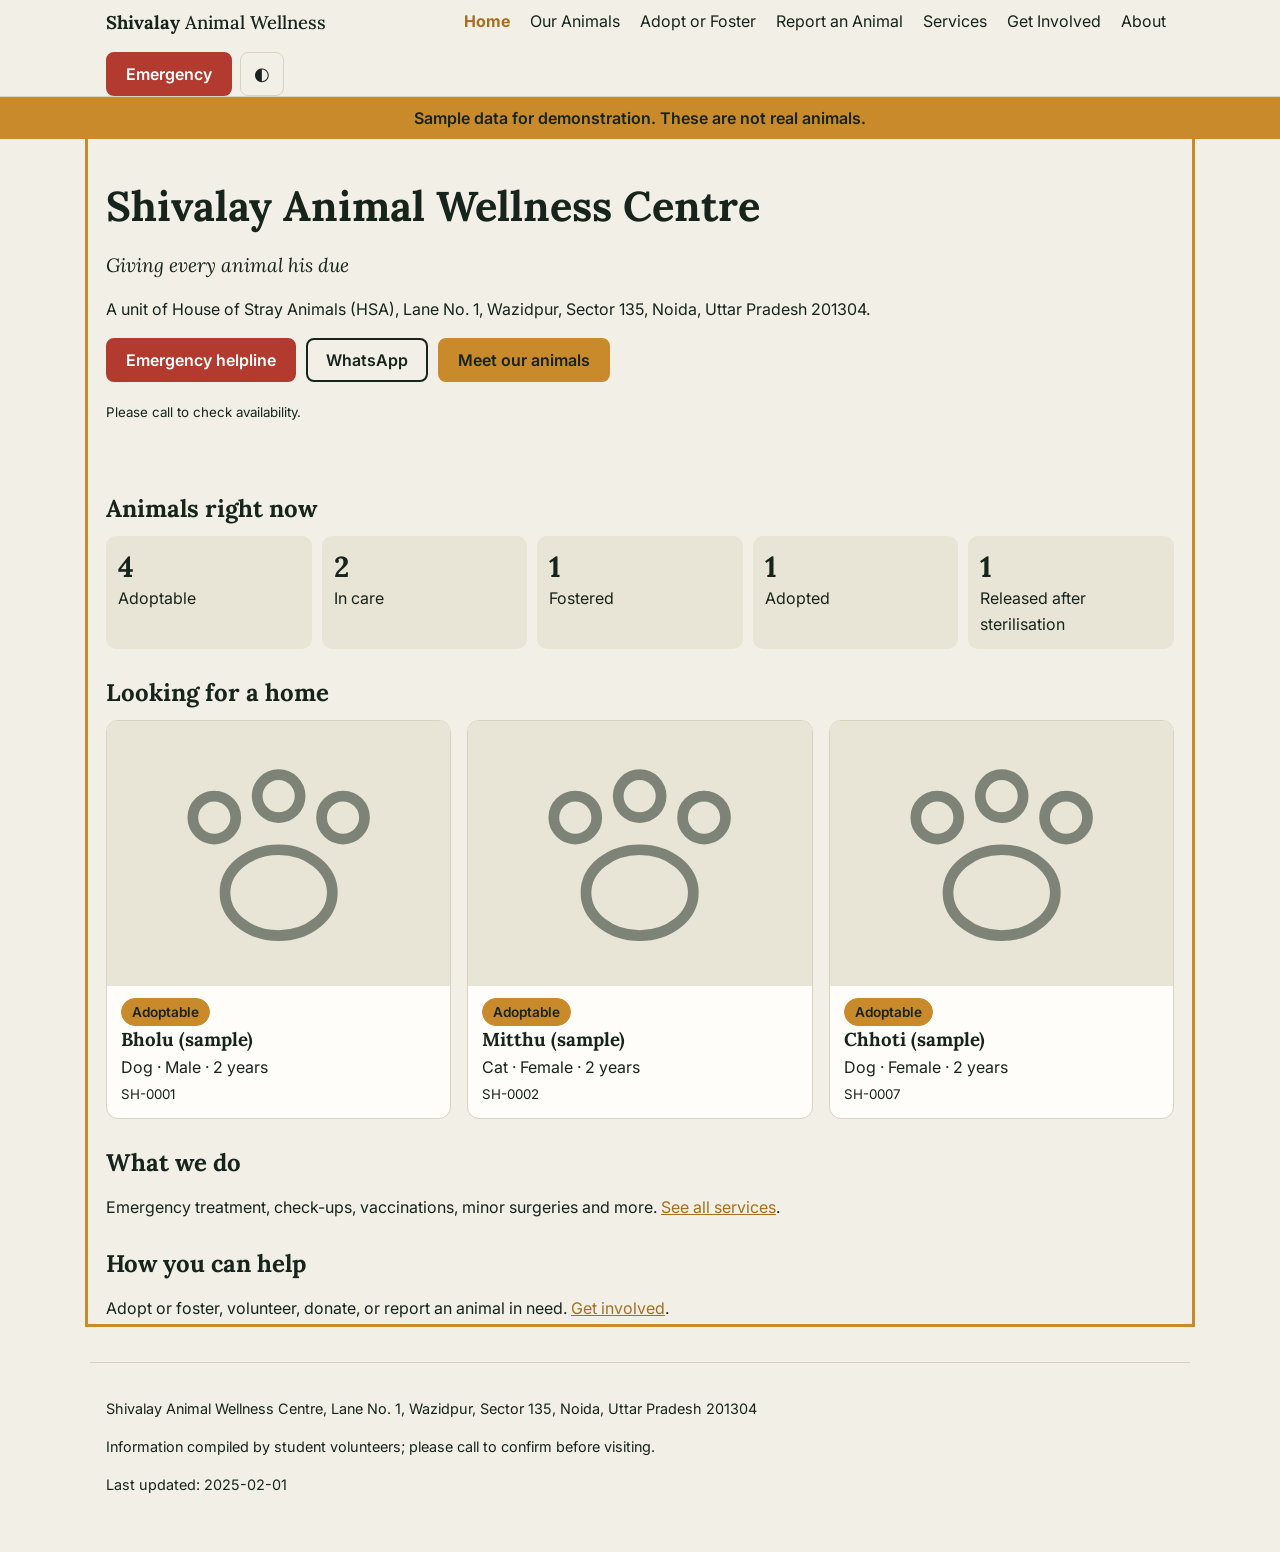
==== index.html @ 88a818bf "Add files via upload" ====
<!doctype html>
<html lang="en"><head><meta charset="utf-8">
<meta name="viewport" content="width=device-width,initial-scale=1">
<title>Shivalay Animal Wellness Centre, Noida</title>
<meta name="description" content="Animal registry, adoption and rescue information for Shivalay Animal Wellness Centre, Noida.">
<link rel="preconnect" href="https://fonts.googleapis.com"><link rel="preconnect" href="https://fonts.gstatic.com" crossorigin>
<link href="https://fonts.googleapis.com/css2?family=Inter:wght@400;600&family=Lora:wght@500;700&display=swap" rel="stylesheet">
<link rel="stylesheet" href="css/styles.css">
</head><body>
<a class="skip" href="#main">Skip to content</a>
<header class="hdr"><div class="wrap bar">
<a class="brand" href="#/">Shivalay<span> Animal Wellness</span></a>
<nav id="nav" aria-label="Main"></nav>
<a class="btn emg" id="emgBtn" href="#">Emergency</a>
<button class="icon" id="theme" aria-label="Toggle dark mode">◐</button>
<button class="icon" id="menu" aria-expanded="false" aria-controls="nav" aria-label="Menu">☰</button>
</div></header>
<div id="banner"></div>
<main id="main" tabindex="-1" class="wrap"></main>
<footer class="wrap ftr" id="footer"></footer>
<script src="config.js"></script><script src="data/sample-data.js"></script><script src="js/app.js"></script>
</body></html>
---- css/styles.css ----
:root{--ink:#16241C;--bone:#F1EFE6;--raised:#E8E4D6;--line:#D8D3C1;--must:#C98A2C;--must-d:#A66E1E;--red:#B23A2E;--red-d:#8F2C22;--white:#FFFDF9;--f-h:Lora,Georgia,serif;--f-b:Inter,system-ui,-apple-system,"Segoe UI",sans-serif}
:root[data-theme=dark]{--ink:#ECE9DC;--bone:#0F1A14;--raised:#17261D;--line:#2B3C31;--white:#142019;--must:#E0A445;--must-d:#E0A445}
@media(prefers-color-scheme:dark){:root:not([data-theme=light]){--ink:#ECE9DC;--bone:#0F1A14;--raised:#17261D;--line:#2B3C31;--white:#142019;--must:#E0A445;--must-d:#E0A445}}
*{box-sizing:border-box}html{scroll-padding-top:70px}
body{margin:0;background:var(--bone);color:var(--ink);font:16px/1.65 var(--f-b)}
h1,h2,h3{font-family:var(--f-h);line-height:1.25;margin:1.2em 0 .5em}h1{font-size:2rem;margin-top:.4em}
a{color:var(--must-d)}.wrap{max-width:1100px;margin:0 auto;padding:0 16px}
.skip{position:absolute;left:-999px}.skip:focus{left:8px;top:8px;background:var(--white);padding:8px;z-index:9}
:focus-visible{outline:3px solid var(--must);outline-offset:2px}
.hdr{position:sticky;top:0;background:var(--bone);border-bottom:1px solid var(--line);z-index:5}
.bar{display:flex;align-items:center;gap:8px;min-height:60px;flex-wrap:wrap}
.brand{font:700 1.15rem var(--f-h);color:var(--ink);text-decoration:none;margin-right:auto}.brand span{font-weight:500}
#nav{display:none;width:100%;order:9;flex-direction:column}#nav.open{display:flex}
#nav a{padding:12px 4px;min-height:44px;color:var(--ink);text-decoration:none;border-top:1px solid var(--line)}
#nav a[aria-current=page]{font-weight:700;color:var(--must-d)}
.icon{min-width:44px;min-height:44px;background:none;border:1px solid var(--line);border-radius:8px;color:var(--ink);font-size:1.1rem;cursor:pointer}
.btn{display:inline-flex;align-items:center;justify-content:center;min-height:44px;padding:8px 18px;border-radius:8px;border:2px solid var(--ink);background:var(--ink);color:var(--bone);font:600 1rem var(--f-b);text-decoration:none;cursor:pointer}
.btn.alt{background:none;color:var(--ink)}.btn.emg{background:var(--red);border-color:var(--red);color:#fff}.btn.emg:hover{background:var(--red-d)}
.btn.must{background:var(--must);border-color:var(--must);color:#16241C}
#banner .note{background:var(--must);color:#16241C;text-align:center;padding:8px 16px;font-weight:600}
.hero{padding:24px 0}.hero p.tag{font:italic 1.2rem var(--f-h)}
.row{display:flex;gap:10px;flex-wrap:wrap;margin:14px 0}
.stats{display:grid;grid-template-columns:repeat(2,1fr);gap:10px}.stat{background:var(--raised);border-radius:10px;padding:12px}.stat b{font:700 1.8rem var(--f-h);display:block}
.grid{display:grid;gap:16px;grid-template-columns:1fr}
.card{background:var(--white);border:1px solid var(--line);border-radius:12px;overflow:hidden;color:var(--ink);text-decoration:none;display:block}
.card .ph{aspect-ratio:4/3;background:var(--raised);display:block;width:100%;object-fit:cover}.card .body{padding:12px 14px}
.card h3{margin:.1em 0}.badge{display:inline-block;padding:2px 10px;border-radius:99px;background:var(--raised);border:1px solid var(--line);font-size:.85rem;font-weight:600}
.badge.Adoptable{background:var(--must);border-color:var(--must);color:#16241C}
.filters{display:grid;gap:10px;grid-template-columns:1fr 1fr;background:var(--raised);padding:12px;border-radius:12px}.filters .full{grid-column:1/-1}
label{font-size:.9rem;font-weight:600;display:block}input,select{width:100%;min-height:44px;padding:8px;border:1px solid var(--line);border-radius:8px;background:var(--white);color:var(--ink);font:inherit}
input[type=checkbox]{width:auto;min-height:0;margin-right:8px}
dl.facts{display:grid;grid-template-columns:max-content 1fr;gap:6px 16px}dl.facts dt{font-weight:600}dl.facts dd{margin:0}
.profile img,.profile .ph{width:100%;max-height:460px;object-fit:cover;border-radius:12px;background:var(--raised);aspect-ratio:4/3}
.sk{background:linear-gradient(90deg,var(--raised),var(--line),var(--raised));background-size:200% 100%;animation:sh 1.2s infinite;border-radius:12px;height:220px}
@keyframes sh{to{background-position:-200% 0}}
.err,.empty{background:var(--raised);border-left:4px solid var(--must);padding:12px 16px;border-radius:8px}
.warn{border-left-color:var(--red)}.ftr{border-top:1px solid var(--line);margin-top:40px;padding:20px 16px 40px;font-size:.9rem}
@media(min-width:760px){.grid{grid-template-columns:repeat(3,1fr)}.stats{grid-template-columns:repeat(5,1fr)}.filters{grid-template-columns:repeat(4,1fr)}
#nav{display:flex!important;flex-direction:row;width:auto;order:0;gap:4px}#nav a{border:0;padding:8px}#menu{display:none}h1{font-size:2.6rem}}
@media(prefers-reduced-motion:reduce){*{animation:none!important;scroll-behavior:auto!important}}
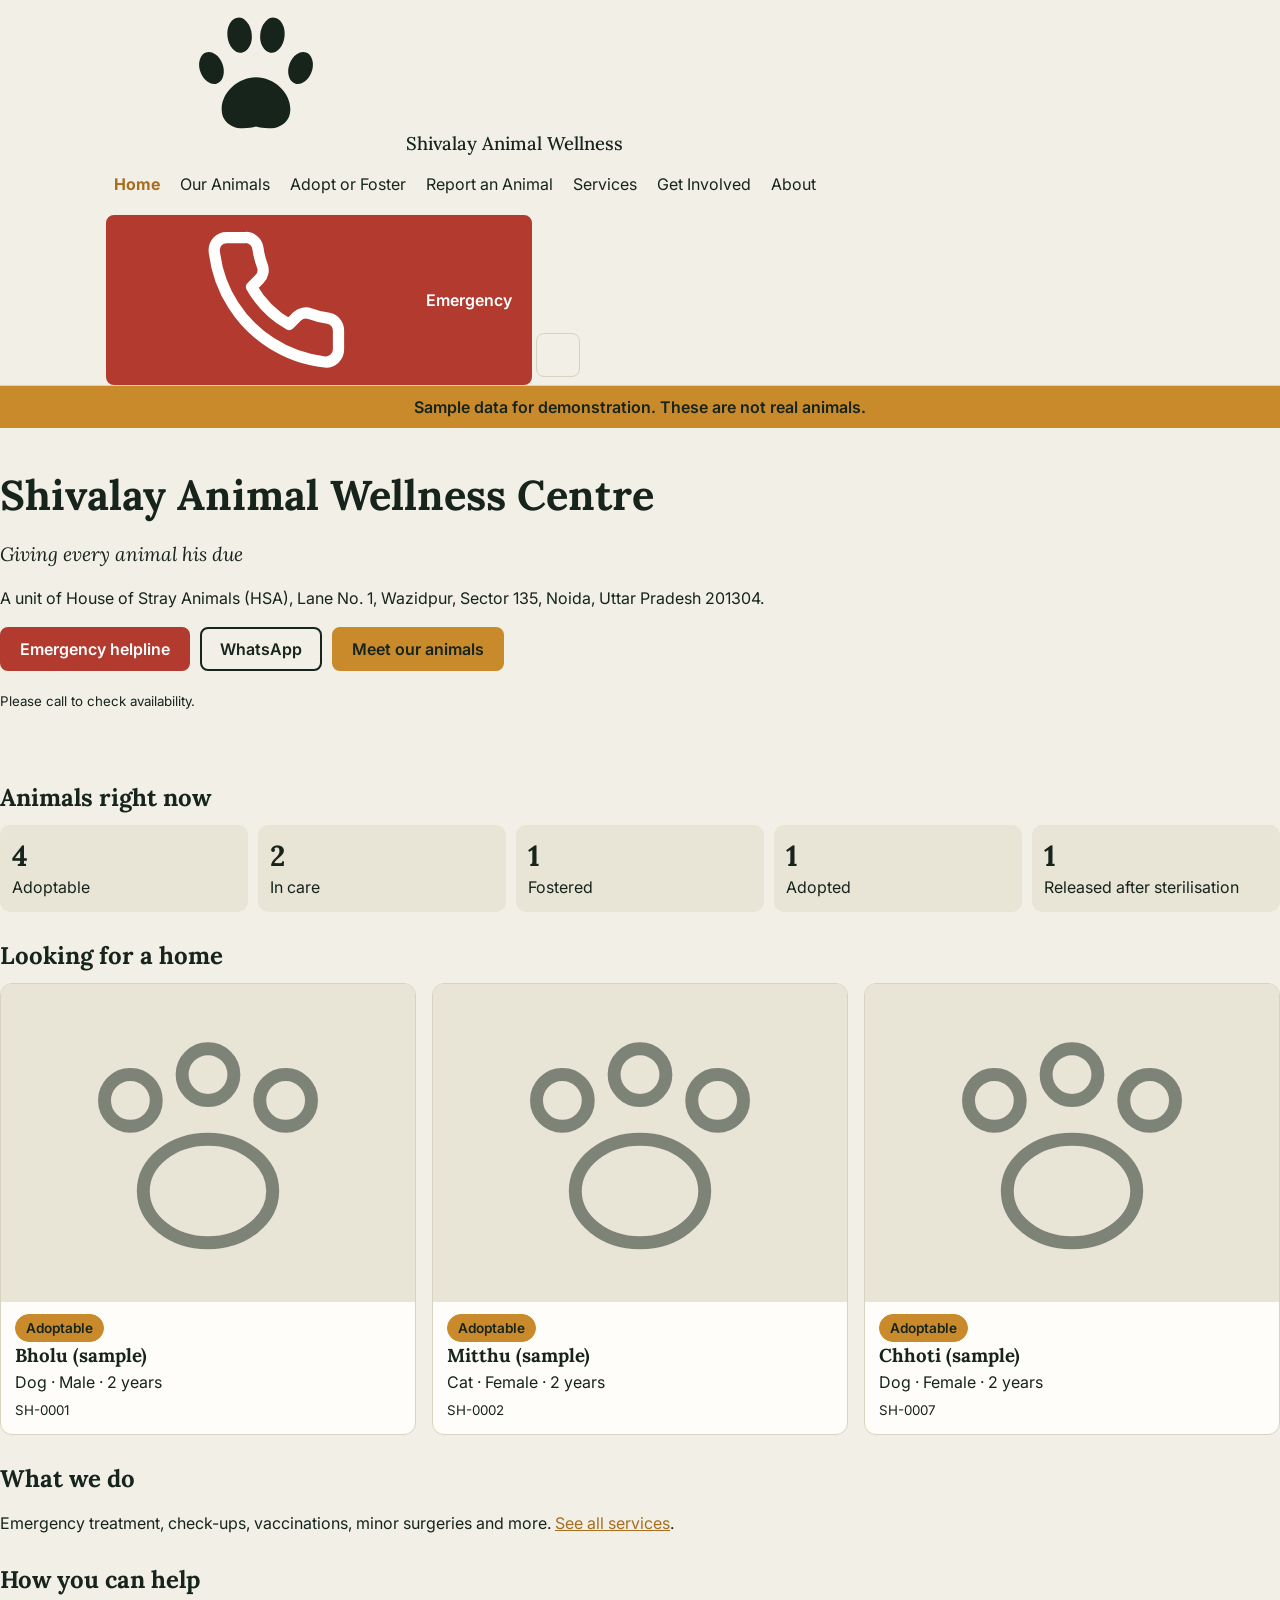
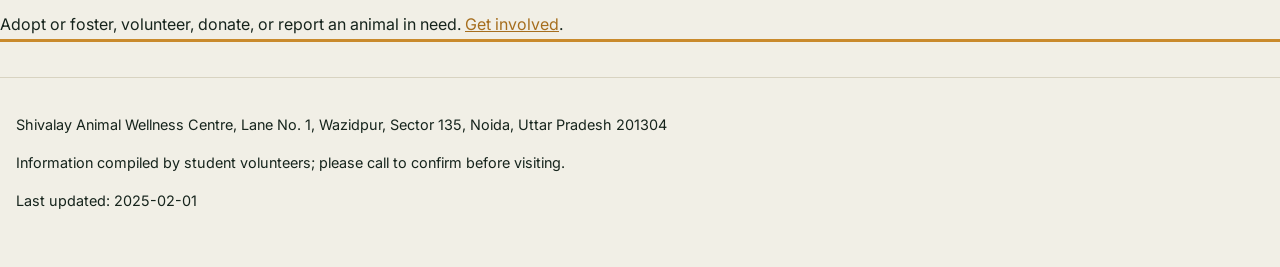
==== commit 148adc88: "Update index.html" ====
--- a/index.html
+++ b/index.html
@@ -3,20 +3,59 @@
 <meta name="viewport" content="width=device-width,initial-scale=1">
 <title>Shivalay Animal Wellness Centre, Noida</title>
 <meta name="description" content="Animal registry, adoption and rescue information for Shivalay Animal Wellness Centre, Noida.">
+<meta name="theme-color" content="#1B3A2B">
+<link rel="icon" href="data:image/svg+xml,%3Csvg xmlns='http://www.w3.org/2000/svg' viewBox='0 0 100 100'%3E%3Ctext y='.9em' font-size='90'%3E%F0%9F%90%BE%3C/text%3E%3C/svg%3E">
 <link rel="preconnect" href="https://fonts.googleapis.com"><link rel="preconnect" href="https://fonts.gstatic.com" crossorigin>
-<link href="https://fonts.googleapis.com/css2?family=Inter:wght@400;600&family=Lora:wght@500;700&display=swap" rel="stylesheet">
+<link href="https://fonts.googleapis.com/css2?family=Inter:wght@400;500;600;700&family=Lora:ital,wght@0,500;0,600;0,700;1,500&display=swap" rel="stylesheet">
 <link rel="stylesheet" href="css/styles.css">
+<script>try{var t=localStorage.getItem("theme");if(t)document.documentElement.dataset.theme=t}catch(e){}</script>
 </head><body>
+
+<!-- Icon set: used with <use href="#i-name"> -->
+<svg width="0" height="0" style="position:absolute" aria-hidden="true" focusable="false">
+<defs>
+<symbol id="i-paw" viewBox="0 0 64 64" fill="currentColor"><path d="M32 33c-9 0-17 9-14 17 3 6 10 5 14 4 4 1 11 2 14-4 3-8-5-17-14-17z"/><ellipse cx="13" cy="29" rx="5" ry="7" transform="rotate(-20 13 29)"/><ellipse cx="25" cy="15" rx="5.2" ry="7.5" transform="rotate(-6 25 15)"/><ellipse cx="39" cy="15" rx="5.2" ry="7.5" transform="rotate(6 39 15)"/><ellipse cx="51" cy="29" rx="5" ry="7" transform="rotate(20 51 29)"/></symbol>
+<symbol id="i-phone" viewBox="0 0 24 24" fill="none" stroke="currentColor" stroke-width="1.8" stroke-linecap="round" stroke-linejoin="round"><path d="M22 16.92v3a2 2 0 0 1-2.18 2 19.79 19.79 0 0 1-8.63-3.07 19.5 19.5 0 0 1-6-6 19.79 19.79 0 0 1-3.07-8.67A2 2 0 0 1 4.11 2h3a2 2 0 0 1 2 1.72c.13.96.36 1.9.7 2.81a2 2 0 0 1-.45 2.11L8.09 9.91a16 16 0 0 0 6 6l1.27-1.27a2 2 0 0 1 2.11-.45c.91.34 1.85.57 2.81.7A2 2 0 0 1 22 16.92z"/></symbol>
+<symbol id="i-chat" viewBox="0 0 24 24" fill="none" stroke="currentColor" stroke-width="1.8" stroke-linecap="round" stroke-linejoin="round"><path d="M21 11.5a8.38 8.38 0 0 1-.9 3.8 8.5 8.5 0 0 1-7.6 4.7 8.38 8.38 0 0 1-3.8-.9L3 21l1.9-5.7a8.38 8.38 0 0 1-.9-3.8 8.5 8.5 0 0 1 4.7-7.6 8.38 8.38 0 0 1 3.8-.9h.5a8.48 8.48 0 0 1 8 8v.5z"/></symbol>
+<symbol id="i-search" viewBox="0 0 24 24" fill="none" stroke="currentColor" stroke-width="1.8" stroke-linecap="round" stroke-linejoin="round"><circle cx="11" cy="11" r="7.5"/><path d="M21 21l-4.3-4.3"/></symbol>
+<symbol id="i-menu" viewBox="0 0 24 24" fill="none" stroke="currentColor" stroke-width="1.8" stroke-linecap="round"><path d="M3 6h18M3 12h18M3 18h18"/></symbol>
+<symbol id="i-x" viewBox="0 0 24 24" fill="none" stroke="currentColor" stroke-width="1.8" stroke-linecap="round"><path d="M18 6L6 18M6 6l12 12"/></symbol>
+<symbol id="i-sun" viewBox="0 0 24 24" fill="none" stroke="currentColor" stroke-width="1.8" stroke-linecap="round"><circle cx="12" cy="12" r="4.5"/><path d="M12 2v2M12 20v2M4.9 4.9l1.4 1.4M17.7 17.7l1.4 1.4M2 12h2M20 12h2M4.9 19.1l1.4-1.4M17.7 6.3l1.4-1.4"/></symbol>
+<symbol id="i-moon" viewBox="0 0 24 24" fill="none" stroke="currentColor" stroke-width="1.8" stroke-linecap="round" stroke-linejoin="round"><path d="M21 12.79A9 9 0 1 1 11.21 3 7 7 0 0 0 21 12.79z"/></symbol>
+<symbol id="i-pin" viewBox="0 0 24 24" fill="none" stroke="currentColor" stroke-width="1.8" stroke-linecap="round" stroke-linejoin="round"><path d="M21 10c0 7-9 13-9 13S3 17 3 10a9 9 0 0 1 18 0z"/><circle cx="12" cy="10" r="3"/></symbol>
+<symbol id="i-arrow" viewBox="0 0 24 24" fill="none" stroke="currentColor" stroke-width="1.8" stroke-linecap="round" stroke-linejoin="round"><path d="M5 12h14M13 6l6 6-6 6"/></symbol>
+<symbol id="i-back" viewBox="0 0 24 24" fill="none" stroke="currentColor" stroke-width="1.8" stroke-linecap="round" stroke-linejoin="round"><path d="M19 12H5M11 6l-6 6 6 6"/></symbol>
+<symbol id="i-share" viewBox="0 0 24 24" fill="none" stroke="currentColor" stroke-width="1.8" stroke-linecap="round" stroke-linejoin="round"><circle cx="18" cy="5" r="3"/><circle cx="6" cy="12" r="3"/><circle cx="18" cy="19" r="3"/><path d="M8.6 13.5l6.8 4M15.4 6.5l-6.8 4"/></symbol>
+<symbol id="i-heart" viewBox="0 0 24 24" fill="none" stroke="currentColor" stroke-width="1.8" stroke-linecap="round" stroke-linejoin="round"><path d="M20.84 4.61a5.5 5.5 0 0 0-7.78 0L12 5.67l-1.06-1.06a5.5 5.5 0 0 0-7.78 7.78L12 21.23l8.84-8.84a5.5 5.5 0 0 0 0-7.78z"/></symbol>
+<symbol id="i-home" viewBox="0 0 24 24" fill="none" stroke="currentColor" stroke-width="1.8" stroke-linecap="round" stroke-linejoin="round"><path d="M3 9l9-7 9 7v11a2 2 0 0 1-2 2H5a2 2 0 0 1-2-2z"/><path d="M9 22V12h6v10"/></symbol>
+<symbol id="i-clock" viewBox="0 0 24 24" fill="none" stroke="currentColor" stroke-width="1.8" stroke-linecap="round" stroke-linejoin="round"><circle cx="12" cy="12" r="9.5"/><path d="M12 6.5V12l3.5 2"/></symbol>
+<symbol id="i-mail" viewBox="0 0 24 24" fill="none" stroke="currentColor" stroke-width="1.8" stroke-linecap="round" stroke-linejoin="round"><rect x="2.5" y="4.5" width="19" height="15" rx="2"/><path d="M3 6.5l9 6.5 9-6.5"/></symbol>
+<symbol id="i-check" viewBox="0 0 24 24" fill="none" stroke="currentColor" stroke-width="2.2" stroke-linecap="round" stroke-linejoin="round"><path d="M20 6L9 17l-5-5"/></symbol>
+<symbol id="i-minus" viewBox="0 0 24 24" fill="none" stroke="currentColor" stroke-width="2.2" stroke-linecap="round"><path d="M6 12h12"/></symbol>
+<symbol id="i-alert" viewBox="0 0 24 24" fill="none" stroke="currentColor" stroke-width="1.8" stroke-linecap="round" stroke-linejoin="round"><circle cx="12" cy="12" r="9.5"/><path d="M12 7.5v5M12 16.5h.01"/></symbol>
+<symbol id="i-info" viewBox="0 0 24 24" fill="none" stroke="currentColor" stroke-width="1.8" stroke-linecap="round" stroke-linejoin="round"><circle cx="12" cy="12" r="9.5"/><path d="M12 11v5.5M12 7.5h.01"/></symbol>
+<symbol id="i-users" viewBox="0 0 24 24" fill="none" stroke="currentColor" stroke-width="1.8" stroke-linecap="round" stroke-linejoin="round"><path d="M17 21v-2a4 4 0 0 0-4-4H5a4 4 0 0 0-4 4v2"/><circle cx="9" cy="7" r="4"/><path d="M23 21v-2a4 4 0 0 0-3-3.87M16 3.13a4 4 0 0 1 0 7.75"/></symbol>
+<symbol id="i-shield" viewBox="0 0 24 24" fill="none" stroke="currentColor" stroke-width="1.8" stroke-linecap="round" stroke-linejoin="round"><path d="M12 22s8-4 8-10V5l-8-3-8 3v7c0 6 8 10 8 10z"/></symbol>
+<symbol id="i-scissors" viewBox="0 0 24 24" fill="none" stroke="currentColor" stroke-width="1.8" stroke-linecap="round" stroke-linejoin="round"><circle cx="6" cy="6" r="3"/><circle cx="6" cy="18" r="3"/><path d="M20 4L8.12 15.88M14.47 14.48L20 20M8.12 8.12L12 12"/></symbol>
+<symbol id="i-syringe" viewBox="0 0 24 24" fill="none" stroke="currentColor" stroke-width="1.8" stroke-linecap="round" stroke-linejoin="round"><path d="M18 2l4 4M17 7l3-3M19 9L8.7 19.3c-1 1-2.5 1-3.4 0l-.6-.6c-1-1-1-2.5 0-3.4L15 5M9 11l4 4M5 19l-3 3M14 4l6 6"/></symbol>
+<symbol id="i-stethoscope" viewBox="0 0 24 24" fill="none" stroke="currentColor" stroke-width="1.8" stroke-linecap="round" stroke-linejoin="round"><path d="M11 2v2M5 2v2M5 3H4a2 2 0 0 0-2 2v4a6 6 0 0 0 12 0V5a2 2 0 0 0-2-2h-1M8 15a6 6 0 0 0 12 0v-3"/><circle cx="20" cy="10" r="2"/></symbol>
+<symbol id="i-bed" viewBox="0 0 24 24" fill="none" stroke="currentColor" stroke-width="1.8" stroke-linecap="round" stroke-linejoin="round"><path d="M2 4v16M2 8h18a2 2 0 0 1 2 2v10M2 17h20M6 8v9"/></symbol>
+<symbol id="i-flask" viewBox="0 0 24 24" fill="none" stroke="currentColor" stroke-width="1.8" stroke-linecap="round" stroke-linejoin="round"><path d="M10 2v7.53a2 2 0 0 1-.21.9L4.72 20.55a1 1 0 0 0 .9 1.45h12.76a1 1 0 0 0 .9-1.45l-5.07-10.12A2 2 0 0 1 14 9.53V2M8.5 2h7M7 16h10"/></symbol>
+<symbol id="i-gift" viewBox="0 0 24 24" fill="none" stroke="currentColor" stroke-width="1.8" stroke-linecap="round" stroke-linejoin="round"><rect x="3" y="8" width="18" height="4" rx="1"/><path d="M12 8v13M19 12v7a2 2 0 0 1-2 2H7a2 2 0 0 1-2-2v-7M7.5 8a2.5 2.5 0 0 1 0-5C11 3 12 8 12 8s1-5 4.5-5a2.5 2.5 0 0 1 0 5"/></symbol>
+</defs></svg>
+
 <a class="skip" href="#main">Skip to content</a>
 <header class="hdr"><div class="wrap bar">
-<a class="brand" href="#/">Shivalay<span> Animal Wellness</span></a>
+<a class="brand" href="#/" aria-label="Shivalay Animal Wellness, home"><span class="logo"><svg class="ic" aria-hidden="true"><use href="#i-paw"/></svg></span><span class="bt">Shivalay<span> Animal Wellness</span></span></a>
 <nav id="nav" aria-label="Main"></nav>
-<a class="btn emg" id="emgBtn" href="#">Emergency</a>
-<button class="icon" id="theme" aria-label="Toggle dark mode">◐</button>
-<button class="icon" id="menu" aria-expanded="false" aria-controls="nav" aria-label="Menu">☰</button>
+<div class="acts">
+<a class="btn emg sm" id="emgBtn" href="#"><svg class="ic" aria-hidden="true"><use href="#i-phone"/></svg><span>Emergency</span></a>
+<button class="icon" id="theme" aria-label="Toggle dark mode" type="button"></button>
+<button class="icon" id="menu" aria-expanded="false" aria-controls="nav" aria-label="Menu" type="button"></button>
+</div>
 </div></header>
 <div id="banner"></div>
-<main id="main" tabindex="-1" class="wrap"></main>
-<footer class="wrap ftr" id="footer"></footer>
+<main id="main" tabindex="-1"></main>
+<footer class="ftr" id="footer"></footer>
 <script src="config.js"></script><script src="data/sample-data.js"></script><script src="js/app.js"></script>
 </body></html>
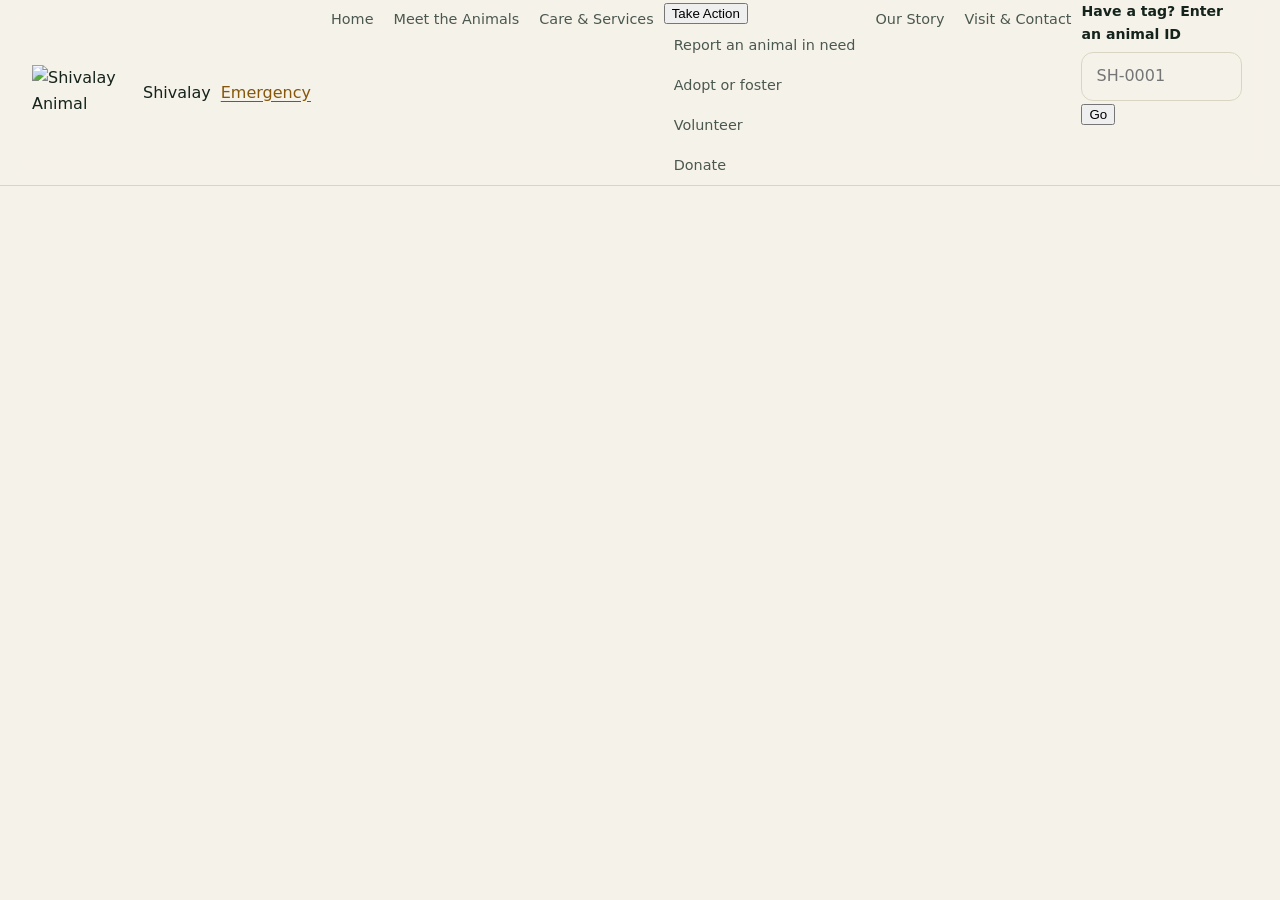
==== commit 916f2ee9: "Update index.html" ====
--- a/index.html
+++ b/index.html
@@ -2,60 +2,25 @@
 <html lang="en"><head><meta charset="utf-8">
 <meta name="viewport" content="width=device-width,initial-scale=1">
 <title>Shivalay Animal Wellness Centre, Noida</title>
-<meta name="description" content="Animal registry, adoption and rescue information for Shivalay Animal Wellness Centre, Noida.">
-<meta name="theme-color" content="#1B3A2B">
-<link rel="icon" href="data:image/svg+xml,%3Csvg xmlns='http://www.w3.org/2000/svg' viewBox='0 0 100 100'%3E%3Ctext y='.9em' font-size='90'%3E%F0%9F%90%BE%3C/text%3E%3C/svg%3E">
+<meta name="description" content="Meet the animals, report an animal in need, adopt or foster, and support Shivalay Animal Wellness Centre, Noida.">
+<link rel="icon" href="data:image/svg+xml,%3Csvg xmlns='http://www.w3.org/2000/svg' viewBox='0 0 64 64'%3E%3Crect width='64' height='64' fill='%2316205A'/%3E%3Ctext x='32' y='47' font-size='44' text-anchor='middle' font-family='Georgia,serif' font-weight='700' fill='%23F2B84B'%3ES%3C/text%3E%3C/svg%3E">
 <link rel="preconnect" href="https://fonts.googleapis.com"><link rel="preconnect" href="https://fonts.gstatic.com" crossorigin>
-<link href="https://fonts.googleapis.com/css2?family=Inter:wght@400;500;600;700&family=Lora:ital,wght@0,500;0,600;0,700;1,500&display=swap" rel="stylesheet">
+<link href="https://fonts.googleapis.com/css2?family=Fraunces:opsz,wght@9..144,600;9..144,800&family=Manrope:wght@400;600;800&display=swap" rel="stylesheet">
 <link rel="stylesheet" href="css/styles.css">
-<script>try{var t=localStorage.getItem("theme");if(t)document.documentElement.dataset.theme=t}catch(e){}</script>
 </head><body>
-
-<!-- Icon set: used with <use href="#i-name"> -->
-<svg width="0" height="0" style="position:absolute" aria-hidden="true" focusable="false">
-<defs>
-<symbol id="i-paw" viewBox="0 0 64 64" fill="currentColor"><path d="M32 33c-9 0-17 9-14 17 3 6 10 5 14 4 4 1 11 2 14-4 3-8-5-17-14-17z"/><ellipse cx="13" cy="29" rx="5" ry="7" transform="rotate(-20 13 29)"/><ellipse cx="25" cy="15" rx="5.2" ry="7.5" transform="rotate(-6 25 15)"/><ellipse cx="39" cy="15" rx="5.2" ry="7.5" transform="rotate(6 39 15)"/><ellipse cx="51" cy="29" rx="5" ry="7" transform="rotate(20 51 29)"/></symbol>
-<symbol id="i-phone" viewBox="0 0 24 24" fill="none" stroke="currentColor" stroke-width="1.8" stroke-linecap="round" stroke-linejoin="round"><path d="M22 16.92v3a2 2 0 0 1-2.18 2 19.79 19.79 0 0 1-8.63-3.07 19.5 19.5 0 0 1-6-6 19.79 19.79 0 0 1-3.07-8.67A2 2 0 0 1 4.11 2h3a2 2 0 0 1 2 1.72c.13.96.36 1.9.7 2.81a2 2 0 0 1-.45 2.11L8.09 9.91a16 16 0 0 0 6 6l1.27-1.27a2 2 0 0 1 2.11-.45c.91.34 1.85.57 2.81.7A2 2 0 0 1 22 16.92z"/></symbol>
-<symbol id="i-chat" viewBox="0 0 24 24" fill="none" stroke="currentColor" stroke-width="1.8" stroke-linecap="round" stroke-linejoin="round"><path d="M21 11.5a8.38 8.38 0 0 1-.9 3.8 8.5 8.5 0 0 1-7.6 4.7 8.38 8.38 0 0 1-3.8-.9L3 21l1.9-5.7a8.38 8.38 0 0 1-.9-3.8 8.5 8.5 0 0 1 4.7-7.6 8.38 8.38 0 0 1 3.8-.9h.5a8.48 8.48 0 0 1 8 8v.5z"/></symbol>
-<symbol id="i-search" viewBox="0 0 24 24" fill="none" stroke="currentColor" stroke-width="1.8" stroke-linecap="round" stroke-linejoin="round"><circle cx="11" cy="11" r="7.5"/><path d="M21 21l-4.3-4.3"/></symbol>
-<symbol id="i-menu" viewBox="0 0 24 24" fill="none" stroke="currentColor" stroke-width="1.8" stroke-linecap="round"><path d="M3 6h18M3 12h18M3 18h18"/></symbol>
-<symbol id="i-x" viewBox="0 0 24 24" fill="none" stroke="currentColor" stroke-width="1.8" stroke-linecap="round"><path d="M18 6L6 18M6 6l12 12"/></symbol>
-<symbol id="i-sun" viewBox="0 0 24 24" fill="none" stroke="currentColor" stroke-width="1.8" stroke-linecap="round"><circle cx="12" cy="12" r="4.5"/><path d="M12 2v2M12 20v2M4.9 4.9l1.4 1.4M17.7 17.7l1.4 1.4M2 12h2M20 12h2M4.9 19.1l1.4-1.4M17.7 6.3l1.4-1.4"/></symbol>
-<symbol id="i-moon" viewBox="0 0 24 24" fill="none" stroke="currentColor" stroke-width="1.8" stroke-linecap="round" stroke-linejoin="round"><path d="M21 12.79A9 9 0 1 1 11.21 3 7 7 0 0 0 21 12.79z"/></symbol>
-<symbol id="i-pin" viewBox="0 0 24 24" fill="none" stroke="currentColor" stroke-width="1.8" stroke-linecap="round" stroke-linejoin="round"><path d="M21 10c0 7-9 13-9 13S3 17 3 10a9 9 0 0 1 18 0z"/><circle cx="12" cy="10" r="3"/></symbol>
-<symbol id="i-arrow" viewBox="0 0 24 24" fill="none" stroke="currentColor" stroke-width="1.8" stroke-linecap="round" stroke-linejoin="round"><path d="M5 12h14M13 6l6 6-6 6"/></symbol>
-<symbol id="i-back" viewBox="0 0 24 24" fill="none" stroke="currentColor" stroke-width="1.8" stroke-linecap="round" stroke-linejoin="round"><path d="M19 12H5M11 6l-6 6 6 6"/></symbol>
-<symbol id="i-share" viewBox="0 0 24 24" fill="none" stroke="currentColor" stroke-width="1.8" stroke-linecap="round" stroke-linejoin="round"><circle cx="18" cy="5" r="3"/><circle cx="6" cy="12" r="3"/><circle cx="18" cy="19" r="3"/><path d="M8.6 13.5l6.8 4M15.4 6.5l-6.8 4"/></symbol>
-<symbol id="i-heart" viewBox="0 0 24 24" fill="none" stroke="currentColor" stroke-width="1.8" stroke-linecap="round" stroke-linejoin="round"><path d="M20.84 4.61a5.5 5.5 0 0 0-7.78 0L12 5.67l-1.06-1.06a5.5 5.5 0 0 0-7.78 7.78L12 21.23l8.84-8.84a5.5 5.5 0 0 0 0-7.78z"/></symbol>
-<symbol id="i-home" viewBox="0 0 24 24" fill="none" stroke="currentColor" stroke-width="1.8" stroke-linecap="round" stroke-linejoin="round"><path d="M3 9l9-7 9 7v11a2 2 0 0 1-2 2H5a2 2 0 0 1-2-2z"/><path d="M9 22V12h6v10"/></symbol>
-<symbol id="i-clock" viewBox="0 0 24 24" fill="none" stroke="currentColor" stroke-width="1.8" stroke-linecap="round" stroke-linejoin="round"><circle cx="12" cy="12" r="9.5"/><path d="M12 6.5V12l3.5 2"/></symbol>
-<symbol id="i-mail" viewBox="0 0 24 24" fill="none" stroke="currentColor" stroke-width="1.8" stroke-linecap="round" stroke-linejoin="round"><rect x="2.5" y="4.5" width="19" height="15" rx="2"/><path d="M3 6.5l9 6.5 9-6.5"/></symbol>
-<symbol id="i-check" viewBox="0 0 24 24" fill="none" stroke="currentColor" stroke-width="2.2" stroke-linecap="round" stroke-linejoin="round"><path d="M20 6L9 17l-5-5"/></symbol>
-<symbol id="i-minus" viewBox="0 0 24 24" fill="none" stroke="currentColor" stroke-width="2.2" stroke-linecap="round"><path d="M6 12h12"/></symbol>
-<symbol id="i-alert" viewBox="0 0 24 24" fill="none" stroke="currentColor" stroke-width="1.8" stroke-linecap="round" stroke-linejoin="round"><circle cx="12" cy="12" r="9.5"/><path d="M12 7.5v5M12 16.5h.01"/></symbol>
-<symbol id="i-info" viewBox="0 0 24 24" fill="none" stroke="currentColor" stroke-width="1.8" stroke-linecap="round" stroke-linejoin="round"><circle cx="12" cy="12" r="9.5"/><path d="M12 11v5.5M12 7.5h.01"/></symbol>
-<symbol id="i-users" viewBox="0 0 24 24" fill="none" stroke="currentColor" stroke-width="1.8" stroke-linecap="round" stroke-linejoin="round"><path d="M17 21v-2a4 4 0 0 0-4-4H5a4 4 0 0 0-4 4v2"/><circle cx="9" cy="7" r="4"/><path d="M23 21v-2a4 4 0 0 0-3-3.87M16 3.13a4 4 0 0 1 0 7.75"/></symbol>
-<symbol id="i-shield" viewBox="0 0 24 24" fill="none" stroke="currentColor" stroke-width="1.8" stroke-linecap="round" stroke-linejoin="round"><path d="M12 22s8-4 8-10V5l-8-3-8 3v7c0 6 8 10 8 10z"/></symbol>
-<symbol id="i-scissors" viewBox="0 0 24 24" fill="none" stroke="currentColor" stroke-width="1.8" stroke-linecap="round" stroke-linejoin="round"><circle cx="6" cy="6" r="3"/><circle cx="6" cy="18" r="3"/><path d="M20 4L8.12 15.88M14.47 14.48L20 20M8.12 8.12L12 12"/></symbol>
-<symbol id="i-syringe" viewBox="0 0 24 24" fill="none" stroke="currentColor" stroke-width="1.8" stroke-linecap="round" stroke-linejoin="round"><path d="M18 2l4 4M17 7l3-3M19 9L8.7 19.3c-1 1-2.5 1-3.4 0l-.6-.6c-1-1-1-2.5 0-3.4L15 5M9 11l4 4M5 19l-3 3M14 4l6 6"/></symbol>
-<symbol id="i-stethoscope" viewBox="0 0 24 24" fill="none" stroke="currentColor" stroke-width="1.8" stroke-linecap="round" stroke-linejoin="round"><path d="M11 2v2M5 2v2M5 3H4a2 2 0 0 0-2 2v4a6 6 0 0 0 12 0V5a2 2 0 0 0-2-2h-1M8 15a6 6 0 0 0 12 0v-3"/><circle cx="20" cy="10" r="2"/></symbol>
-<symbol id="i-bed" viewBox="0 0 24 24" fill="none" stroke="currentColor" stroke-width="1.8" stroke-linecap="round" stroke-linejoin="round"><path d="M2 4v16M2 8h18a2 2 0 0 1 2 2v10M2 17h20M6 8v9"/></symbol>
-<symbol id="i-flask" viewBox="0 0 24 24" fill="none" stroke="currentColor" stroke-width="1.8" stroke-linecap="round" stroke-linejoin="round"><path d="M10 2v7.53a2 2 0 0 1-.21.9L4.72 20.55a1 1 0 0 0 .9 1.45h12.76a1 1 0 0 0 .9-1.45l-5.07-10.12A2 2 0 0 1 14 9.53V2M8.5 2h7M7 16h10"/></symbol>
-<symbol id="i-gift" viewBox="0 0 24 24" fill="none" stroke="currentColor" stroke-width="1.8" stroke-linecap="round" stroke-linejoin="round"><rect x="3" y="8" width="18" height="4" rx="1"/><path d="M12 8v13M19 12v7a2 2 0 0 1-2 2H7a2 2 0 0 1-2-2v-7M7.5 8a2.5 2.5 0 0 1 0-5C11 3 12 8 12 8s1-5 4.5-5a2.5 2.5 0 0 1 0 5"/></symbol>
-</defs></svg>
-
 <a class="skip" href="#main">Skip to content</a>
-<header class="hdr"><div class="wrap bar">
-<a class="brand" href="#/" aria-label="Shivalay Animal Wellness, home"><span class="logo"><svg class="ic" aria-hidden="true"><use href="#i-paw"/></svg></span><span class="bt">Shivalay<span> Animal Wellness</span></span></a>
-<nav id="nav" aria-label="Main"></nav>
-<div class="acts">
-<a class="btn emg sm" id="emgBtn" href="#"><svg class="ic" aria-hidden="true"><use href="#i-phone"/></svg><span>Emergency</span></a>
-<button class="icon" id="theme" aria-label="Toggle dark mode" type="button"></button>
-<button class="icon" id="menu" aria-expanded="false" aria-controls="nav" aria-label="Menu" type="button"></button>
-</div>
-</div></header>
+<header class="hdr" id="hdr"><div class="wrap bar">
+<a class="brand" href="#/"><img src="images/logo.png" width="100" height="56" alt="Shivalay Animal Wellness Centre logo"><span>Shivalay</span></a>
+<a class="emg" id="emg" href="#">Emergency</a>
+<button class="mb" id="menu" aria-expanded="false" aria-controls="nav">Menu</button>
+<nav id="nav" aria-label="Main">
+<a href="#/">Home</a><a href="#/animals">Meet the Animals</a><a href="#/care">Care &amp; Services</a>
+<div class="dd"><button id="ddb" aria-expanded="false" aria-controls="ddl">Take Action</button><div id="ddl"><a href="#/report">Report an animal in need</a><a href="#/adopt">Adopt or foster</a><a href="#/volunteer">Volunteer</a><a href="#/donate">Donate</a></div></div>
+<a href="#/story">Our Story</a><a href="#/visit">Visit &amp; Contact</a><span id="ht"></span>
+<form id="lk" role="search"><label for="lki">Have a tag? Enter an animal ID</label><input id="lki" placeholder="SH-0001" autocomplete="off"><button>Go</button></form>
+</nav></div></header>
 <div id="banner"></div>
 <main id="main" tabindex="-1"></main>
-<footer class="ftr" id="footer"></footer>
+<footer id="footer"></footer>
 <script src="config.js"></script><script src="data/sample-data.js"></script><script src="js/app.js"></script>
 </body></html>
--- a/css/styles.css
+++ b/css/styles.css
@@ -1,40 +1,305 @@
-:root{--ink:#16241C;--bone:#F1EFE6;--raised:#E8E4D6;--line:#D8D3C1;--must:#C98A2C;--must-d:#A66E1E;--red:#B23A2E;--red-d:#8F2C22;--white:#FFFDF9;--f-h:Lora,Georgia,serif;--f-b:Inter,system-ui,-apple-system,"Segoe UI",sans-serif}
-:root[data-theme=dark]{--ink:#ECE9DC;--bone:#0F1A14;--raised:#17261D;--line:#2B3C31;--white:#142019;--must:#E0A445;--must-d:#E0A445}
-@media(prefers-color-scheme:dark){:root:not([data-theme=light]){--ink:#ECE9DC;--bone:#0F1A14;--raised:#17261D;--line:#2B3C31;--white:#142019;--must:#E0A445;--must-d:#E0A445}}
-*{box-sizing:border-box}html{scroll-padding-top:70px}
-body{margin:0;background:var(--bone);color:var(--ink);font:16px/1.65 var(--f-b)}
-h1,h2,h3{font-family:var(--f-h);line-height:1.25;margin:1.2em 0 .5em}h1{font-size:2rem;margin-top:.4em}
-a{color:var(--must-d)}.wrap{max-width:1100px;margin:0 auto;padding:0 16px}
-.skip{position:absolute;left:-999px}.skip:focus{left:8px;top:8px;background:var(--white);padding:8px;z-index:9}
-:focus-visible{outline:3px solid var(--must);outline-offset:2px}
-.hdr{position:sticky;top:0;background:var(--bone);border-bottom:1px solid var(--line);z-index:5}
-.bar{display:flex;align-items:center;gap:8px;min-height:60px;flex-wrap:wrap}
-.brand{font:700 1.15rem var(--f-h);color:var(--ink);text-decoration:none;margin-right:auto}.brand span{font-weight:500}
-#nav{display:none;width:100%;order:9;flex-direction:column}#nav.open{display:flex}
-#nav a{padding:12px 4px;min-height:44px;color:var(--ink);text-decoration:none;border-top:1px solid var(--line)}
-#nav a[aria-current=page]{font-weight:700;color:var(--must-d)}
-.icon{min-width:44px;min-height:44px;background:none;border:1px solid var(--line);border-radius:8px;color:var(--ink);font-size:1.1rem;cursor:pointer}
-.btn{display:inline-flex;align-items:center;justify-content:center;min-height:44px;padding:8px 18px;border-radius:8px;border:2px solid var(--ink);background:var(--ink);color:var(--bone);font:600 1rem var(--f-b);text-decoration:none;cursor:pointer}
-.btn.alt{background:none;color:var(--ink)}.btn.emg{background:var(--red);border-color:var(--red);color:#fff}.btn.emg:hover{background:var(--red-d)}
-.btn.must{background:var(--must);border-color:var(--must);color:#16241C}
-#banner .note{background:var(--must);color:#16241C;text-align:center;padding:8px 16px;font-weight:600}
-.hero{padding:24px 0}.hero p.tag{font:italic 1.2rem var(--f-h)}
-.row{display:flex;gap:10px;flex-wrap:wrap;margin:14px 0}
-.stats{display:grid;grid-template-columns:repeat(2,1fr);gap:10px}.stat{background:var(--raised);border-radius:10px;padding:12px}.stat b{font:700 1.8rem var(--f-h);display:block}
-.grid{display:grid;gap:16px;grid-template-columns:1fr}
-.card{background:var(--white);border:1px solid var(--line);border-radius:12px;overflow:hidden;color:var(--ink);text-decoration:none;display:block}
-.card .ph{aspect-ratio:4/3;background:var(--raised);display:block;width:100%;object-fit:cover}.card .body{padding:12px 14px}
-.card h3{margin:.1em 0}.badge{display:inline-block;padding:2px 10px;border-radius:99px;background:var(--raised);border:1px solid var(--line);font-size:.85rem;font-weight:600}
-.badge.Adoptable{background:var(--must);border-color:var(--must);color:#16241C}
-.filters{display:grid;gap:10px;grid-template-columns:1fr 1fr;background:var(--raised);padding:12px;border-radius:12px}.filters .full{grid-column:1/-1}
-label{font-size:.9rem;font-weight:600;display:block}input,select{width:100%;min-height:44px;padding:8px;border:1px solid var(--line);border-radius:8px;background:var(--white);color:var(--ink);font:inherit}
-input[type=checkbox]{width:auto;min-height:0;margin-right:8px}
-dl.facts{display:grid;grid-template-columns:max-content 1fr;gap:6px 16px}dl.facts dt{font-weight:600}dl.facts dd{margin:0}
-.profile img,.profile .ph{width:100%;max-height:460px;object-fit:cover;border-radius:12px;background:var(--raised);aspect-ratio:4/3}
-.sk{background:linear-gradient(90deg,var(--raised),var(--line),var(--raised));background-size:200% 100%;animation:sh 1.2s infinite;border-radius:12px;height:220px}
+/* ==========================================================
+   Shivalay Animal Wellness Centre : visual system
+   Colour tokens first; light is the default, dark follows the
+   visitor's device unless they pick a theme with the toggle.
+   ========================================================== */
+:root{
+  --paper:#F5F2E9; --surface:#FFFEFA; --surface-2:#ECE8DA; --sage:#E0E9D7;
+  --ink:#14231B; --ink-2:#4A584F; --line:#DAD5C3;
+  --forest:#1B3A2B; --forest-2:#244A37; --on-forest:#F3F0E4; --on-forest-2:#C6D2C1;
+  --mustard:#D9A03F; --mustard-ink:#86560A; --on-mustard:#1B2A1F;
+  --red:#B23A2E; --red-d:#8F2C22; --red-tint:#F7E4E0; --teal:#2F7F78;
+  --note-bg:#F6E6C4;
+  --shadow:0 1px 2px rgba(20,35,27,.06),0 10px 26px -14px rgba(20,35,27,.22);
+  --shadow-up:0 2px 4px rgba(20,35,27,.08),0 22px 38px -16px rgba(20,35,27,.32);
+  --f-h:Lora,Georgia,"Times New Roman",serif;
+  --f-b:Inter,system-ui,-apple-system,"Segoe UI",Roboto,sans-serif;
+  --r:18px;
+  --paw-mask:url("data:image/svg+xml,%3Csvg xmlns='http://www.w3.org/2000/svg' viewBox='0 0 64 64'%3E%3Cpath d='M32 33c-9 0-17 9-14 17 3 6 10 5 14 4 4 1 11 2 14-4 3-8-5-17-14-17z'/%3E%3Cellipse cx='13' cy='29' rx='5' ry='7' transform='rotate(-20 13 29)'/%3E%3Cellipse cx='25' cy='15' rx='5.2' ry='7.5'/%3E%3Cellipse cx='39' cy='15' rx='5.2' ry='7.5'/%3E%3Cellipse cx='51' cy='29' rx='5' ry='7' transform='rotate(20 51 29)'/%3E%3C/svg%3E");
+}
+:root[data-theme=dark]{
+  --paper:#0D1611; --surface:#15231B; --surface-2:#1D3025; --sage:#1B3226;
+  --ink:#EEEADB; --ink-2:#B3BDAF; --line:#2F4538;
+  --forest:#13291D; --forest-2:#1B3828; --on-forest:#F3F0E4; --on-forest-2:#B8C7B3;
+  --mustard:#E3A94A; --mustard-ink:#EDBC68; --on-mustard:#1B2A1F;
+  --red:#C4473A; --red-d:#A83A2E; --red-tint:#3A1E1B; --teal:#5BB5AB;
+  --note-bg:#2B2616;
+  --shadow:0 1px 2px rgba(0,0,0,.35),0 10px 26px -14px rgba(0,0,0,.6);
+  --shadow-up:0 2px 4px rgba(0,0,0,.4),0 22px 38px -16px rgba(0,0,0,.7);
+}
+@media(prefers-color-scheme:dark){
+  :root:not([data-theme=light]){
+    --paper:#0D1611; --surface:#15231B; --surface-2:#1D3025; --sage:#1B3226;
+    --ink:#EEEADB; --ink-2:#B3BDAF; --line:#2F4538;
+    --forest:#13291D; --forest-2:#1B3828; --on-forest:#F3F0E4; --on-forest-2:#B8C7B3;
+    --mustard:#E3A94A; --mustard-ink:#EDBC68; --on-mustard:#1B2A1F;
+    --red:#C4473A; --red-d:#A83A2E; --red-tint:#3A1E1B; --teal:#5BB5AB;
+    --note-bg:#2B2616;
+    --shadow:0 1px 2px rgba(0,0,0,.35),0 10px 26px -14px rgba(0,0,0,.6);
+    --shadow-up:0 2px 4px rgba(0,0,0,.4),0 22px 38px -16px rgba(0,0,0,.7);
+  }
+}
+
+/* ---------- Base ---------- */
+*{box-sizing:border-box}
+html{scroll-padding-top:90px;-webkit-text-size-adjust:100%}
+body{margin:0;min-height:100vh;display:flex;flex-direction:column;background:var(--paper);color:var(--ink);font:16px/1.65 var(--f-b);-webkit-font-smoothing:antialiased}
+main{flex:1}
+main:focus{outline:none}
+h1,h2,h3{font-family:var(--f-h);line-height:1.2;letter-spacing:-.01em;margin:0}
+h2{font-size:clamp(1.55rem,3vw,2.05rem);font-weight:700}
+h3{font-size:1.2rem;font-weight:600}
+p{margin:0 0 1em}
+a{color:var(--mustard-ink);text-underline-offset:3px}
+a:hover{text-decoration-thickness:2px}
+img{max-width:100%}
+::selection{background:var(--mustard);color:var(--on-mustard)}
+.wrap{max-width:1280px;margin:0 auto;padding:0 clamp(16px,4vw,32px)}
+.sec{padding-top:clamp(36px,5vw,64px);padding-bottom:clamp(36px,5vw,64px)}
+.sr{position:absolute;width:1px;height:1px;overflow:hidden;clip:rect(0 0 0 0);white-space:nowrap}
+.skip{position:absolute;left:-999px}.skip:focus{left:8px;top:8px;background:var(--surface);color:var(--ink);padding:10px 14px;border-radius:10px;z-index:99}
+:focus-visible{outline:3px solid var(--mustard);outline-offset:3px;border-radius:6px}
+.ic{width:1.2em;height:1.2em;flex:none;display:inline-block;vertical-align:-.2em}
+.lead{font-size:clamp(1.02rem,1.6vw,1.15rem);color:var(--ink-2);max-width:62ch}
+.fine{font-size:.88rem}
+
+/* ---------- Header ---------- */
+.hdr{position:sticky;top:0;z-index:30;background:var(--paper);background:color-mix(in srgb,var(--paper) 90%,transparent);-webkit-backdrop-filter:saturate(1.4) blur(12px);backdrop-filter:saturate(1.4) blur(12px);border-bottom:1px solid var(--line)}
+.bar{display:flex;align-items:center;gap:10px;min-height:68px}
+.brand{display:flex;align-items:center;gap:11px;text-decoration:none;color:var(--ink);margin-right:auto}
+.logo{width:38px;height:38px;border-radius:12px;background:var(--forest);color:var(--mustard);display:grid;place-items:center;flex:none}
+.logo .ic{width:20px;height:20px}
+.bt{font:700 1.12rem var(--f-h);letter-spacing:-.01em;white-space:nowrap}
+.bt span{font-weight:500;color:var(--ink-2)}
+#nav{display:none}
+#nav a{display:block;white-space:nowrap;padding:8px 10px;border-radius:999px;color:var(--ink-2);text-decoration:none;font-weight:500;font-size:.9rem;transition:background .15s,color .15s}
+#nav a:hover{background:var(--surface-2);color:var(--ink)}
+#nav a[aria-current=page]{background:var(--sage);color:var(--ink);font-weight:600;box-shadow:inset 0 -2px 0 var(--mustard)}
+#nav.open{display:flex;flex-direction:column;position:absolute;left:0;right:0;top:100%;background:var(--surface);border-bottom:1px solid var(--line);padding:10px clamp(16px,4vw,32px) 18px;box-shadow:var(--shadow-up)}
+#nav.open a{padding:13px 14px;font-size:1.02rem;border-radius:12px}
+.acts{display:flex;align-items:center;gap:8px}
+.icon{width:44px;height:44px;display:grid;place-items:center;border-radius:50%;border:1px solid var(--line);background:var(--surface);color:var(--ink);cursor:pointer;transition:background .15s,transform .15s}
+.icon:hover{background:var(--surface-2)}.icon:active{transform:scale(.95)}
+.icon .ic{width:20px;height:20px}
+@media(min-width:1280px){
+  .brand{margin-right:0}
+  #nav{display:flex;gap:0;margin-left:auto;margin-right:6px}
+  #menu{display:none}
+}
+@media(max-width:440px){.bt span{display:none}.btn.sm span{display:none}.btn.sm{padding:0;width:44px}}
+
+/* ---------- Buttons ---------- */
+.btn{display:inline-flex;align-items:center;justify-content:center;gap:.55em;min-height:48px;padding:10px 22px;border-radius:999px;border:1.5px solid transparent;font:600 .98rem var(--f-b);text-decoration:none;cursor:pointer;transition:transform .15s,box-shadow .15s,background .15s,border-color .15s;line-height:1.2;text-align:center}
+.btn:hover{transform:translateY(-1px)}.btn:active{transform:translateY(0)}
+.btn.sm{min-height:44px;padding:8px 16px}
+.btn.primary,.btn.must{background:var(--mustard);color:var(--on-mustard);box-shadow:0 8px 18px -10px rgba(217,160,63,.9)}
+.btn.primary:hover,.btn.must:hover{background:#E4AD4D;box-shadow:0 12px 22px -10px rgba(217,160,63,.95)}
+.btn.emg{background:var(--red);color:#fff;box-shadow:0 8px 18px -10px rgba(178,58,46,.9)}
+.btn.emg:hover{background:var(--red-d)}
+.btn.ghost,.btn.alt{background:transparent;color:var(--ink);border-color:var(--ink-2)}
+.btn.ghost:hover,.btn.alt:hover{background:var(--surface-2)}
+.btn.ghost-dark{background:rgba(255,255,255,.06);color:var(--on-forest);border-color:rgba(243,240,228,.45)}
+.btn.ghost-dark:hover{background:rgba(255,255,255,.14)}
+.btn .ic{width:1.15em;height:1.15em}
+.row{display:flex;gap:12px;flex-wrap:wrap;margin:22px 0 14px}
+
+/* ---------- Sample-data note ---------- */
+.sample-note{display:block;padding:8px 16px;background:var(--note-bg);color:var(--ink);font-size:.86rem;font-weight:500;text-align:center;border-bottom:1px solid color-mix(in srgb,var(--mustard) 45%,transparent)}
+.sample-note .ic{color:var(--mustard-ink);margin-right:6px}
+
+/* ---------- Hero ---------- */
+.hero{position:relative;background:var(--forest);color:var(--on-forest);overflow:hidden;isolation:isolate}
+.hero::before{content:"";position:absolute;inset:0;z-index:-1;background:radial-gradient(55% 75% at 88% 18%,rgba(217,160,63,.22),transparent 62%),radial-gradient(45% 55% at 0% 100%,rgba(255,255,255,.07),transparent 65%)}
+.hero::after{content:"";position:absolute;inset:0;z-index:-1;opacity:.5;background-image:url("data:image/svg+xml,%3Csvg xmlns='http://www.w3.org/2000/svg' width='150' height='150' viewBox='0 0 64 64'%3E%3Cg fill='%23ffffff' fill-opacity='.045' transform='rotate(-24 32 32) scale(.42) translate(40 40)'%3E%3Cpath d='M32 33c-9 0-17 9-14 17 3 6 10 5 14 4 4 1 11 2 14-4 3-8-5-17-14-17z'/%3E%3Cellipse cx='13' cy='29' rx='5' ry='7' transform='rotate(-20 13 29)'/%3E%3Cellipse cx='25' cy='15' rx='5.2' ry='7.5'/%3E%3Cellipse cx='39' cy='15' rx='5.2' ry='7.5'/%3E%3Cellipse cx='51' cy='29' rx='5' ry='7' transform='rotate(20 51 29)'/%3E%3C/g%3E%3C/svg%3E");background-size:150px 150px}
+.hero-grid{display:grid;gap:34px;align-items:center;padding-top:clamp(40px,7vw,84px);padding-bottom:clamp(84px,10vw,128px)}
+@media(min-width:900px){.hero-grid{grid-template-columns:1.12fr .88fr}}
+.chip{display:inline-flex;align-items:center;gap:8px;padding:6px 14px 6px 10px;border-radius:999px;background:rgba(255,255,255,.09);border:1px solid rgba(243,240,228,.22);font-size:.86rem;font-weight:500;color:var(--on-forest-2);margin:0 0 20px}
+.chip .ic{color:var(--mustard)}
+.hero h1{font-size:clamp(2.3rem,5.6vw,4rem);font-weight:700;color:#fff;letter-spacing:-.02em;margin-bottom:.25em}
+.tagline{font:italic 500 clamp(1.2rem,2.3vw,1.55rem)/1.3 var(--f-h);color:var(--mustard);margin-bottom:1em}
+.hero-sub{color:var(--on-forest-2);max-width:46ch;margin-bottom:0}
+.hero .fine{color:var(--on-forest-2);margin:0}
+.hero-art{display:none}
+@media(min-width:900px){.hero-art{display:block}}
+.art{display:block;width:100%;max-width:420px;height:auto;margin-left:auto;--a1:#2D5B44;--a2:#224A37;--a3:#173A2A;--sun:#D9A03F;--paw:#F3F0E4}
+.arch{max-width:380px;margin-left:auto;aspect-ratio:5/6;border-radius:999px 999px 28px 28px;overflow:hidden;border:2px solid rgba(243,240,228,.3)}
+.arch img{width:100%;height:100%;object-fit:cover;display:block}
+
+/* ---------- Intent paths (overlap the hero) ---------- */
+.paths{display:grid;gap:16px;grid-template-columns:1fr;margin-top:clamp(-84px,-7vw,-52px);position:relative;z-index:2}
+@media(min-width:760px){.paths{grid-template-columns:repeat(3,1fr)}}
+.path{display:flex;flex-direction:column;gap:6px;padding:24px 24px 22px;background:var(--surface);border:1px solid var(--line);border-radius:var(--r);color:var(--ink);text-decoration:none;box-shadow:var(--shadow);transition:transform .2s,box-shadow .2s}
+.path:hover{transform:translateY(-4px);box-shadow:var(--shadow-up)}
+.path .pi{width:50px;height:50px;border-radius:15px;background:var(--sage);color:var(--forest-2);display:grid;place-items:center;margin-bottom:10px}
+:root[data-theme=dark] .path .pi{color:var(--mustard)}
+@media(prefers-color-scheme:dark){:root:not([data-theme=light]) .path .pi{color:var(--mustard)}}
+.path .pi .ic{width:25px;height:25px}
+.path.urgent .pi{background:var(--red-tint);color:var(--red)}
+:root[data-theme=dark] .path.urgent .pi{color:#F08A7C}
+@media(prefers-color-scheme:dark){:root:not([data-theme=light]) .path.urgent .pi{color:#F08A7C}}
+.path h3{font-size:1.18rem}
+.path p{color:var(--ink-2);margin:0;font-size:.97rem}
+.path .go{margin-top:auto;padding-top:12px;display:inline-flex;align-items:center;gap:8px;font-weight:600;font-size:.95rem;color:var(--mustard-ink)}
+.path:hover .go .ic{transform:translateX(4px)}
+.path .go .ic{transition:transform .2s}
+
+/* ---------- Section heads, stats ---------- */
+.sec-h{display:flex;justify-content:space-between;align-items:flex-end;gap:16px;flex-wrap:wrap;margin-bottom:24px}
+.sec-h a{font-weight:600;text-decoration:none;display:inline-flex;gap:6px;align-items:center}
+.stats{display:grid;grid-template-columns:repeat(2,1fr);gap:12px}
+@media(min-width:760px){.stats{grid-template-columns:repeat(5,1fr)}}
+.stat{background:var(--surface);border:1px solid var(--line);border-radius:16px;padding:16px 18px;box-shadow:var(--shadow)}
+.stat b{display:block;font:700 2.3rem/1.1 var(--f-h);margin-bottom:4px}
+.stat span{font-size:.88rem;color:var(--ink-2);line-height:1.3;display:block}
+.stat.hi{background:var(--forest);border-color:var(--forest);color:var(--on-forest)}
+.stat.hi b{color:var(--mustard)}.stat.hi span{color:var(--on-forest-2)}
+.stats-wrap{padding-top:clamp(40px,5vw,60px)}
+
+/* ---------- Animal cards ---------- */
+.grid{display:grid;gap:22px;grid-template-columns:repeat(auto-fill,minmax(256px,1fr))}
+.card{display:flex;flex-direction:column;background:var(--surface);border:1px solid var(--line);border-radius:var(--r);overflow:hidden;color:var(--ink);text-decoration:none;box-shadow:var(--shadow);transition:transform .2s,box-shadow .2s}
+.card:hover{transform:translateY(-5px);box-shadow:var(--shadow-up)}
+.thumb{position:relative;aspect-ratio:4/3;overflow:hidden;background:var(--sage)}
+.thumb .ph{transition:transform .5s}
+.card:hover .thumb img.ph{transform:scale(1.05)}
+.ph{display:block;width:100%;height:100%;object-fit:cover}
+.ph-empty{display:grid;place-items:center;background:linear-gradient(145deg,var(--sage),var(--surface-2));color:var(--ink-2)}
+.ph-empty .ic{width:34%;height:34%;opacity:.38}
+.thumb .badge{position:absolute;top:12px;left:12px;box-shadow:0 4px 10px -4px rgba(0,0,0,.35)}
+.card .body{padding:16px 18px 18px}
+.card h3{font-size:1.28rem;margin-bottom:4px}
+.card .meta{margin:0 0 8px;color:var(--ink-2);font-size:.94rem}
+.card .id{color:var(--ink-2);font-size:.78rem;letter-spacing:.06em;font-weight:500;opacity:.85}
+.badge{display:inline-flex;align-items:center;gap:7px;padding:5px 12px;border-radius:999px;background:var(--surface);color:var(--ink);border:1px solid var(--line);font:600 .78rem var(--f-b);line-height:1.2}
+.badge::before{content:"";width:7px;height:7px;border-radius:50%;background:currentColor;opacity:.75}
+.badge.s-adoptable{background:var(--mustard);color:var(--on-mustard);border-color:transparent}
+.badge.s-in-care{background:var(--surface);color:var(--ink)}
+.badge.s-fostered{background:var(--teal);color:#fff;border-color:transparent}
+.badge.s-adopted{background:var(--forest);color:var(--on-forest);border-color:transparent}
+.badge.s-released-after-sterilisation{background:var(--surface-2);color:var(--ink)}
+.sk{background:linear-gradient(90deg,var(--surface-2),var(--line),var(--surface-2));background-size:200% 100%;animation:sh 1.3s infinite;border-radius:var(--r);height:300px}
 @keyframes sh{to{background-position:-200% 0}}
-.err,.empty{background:var(--raised);border-left:4px solid var(--must);padding:12px 16px;border-radius:8px}
-.warn{border-left-color:var(--red)}.ftr{border-top:1px solid var(--line);margin-top:40px;padding:20px 16px 40px;font-size:.9rem}
-@media(min-width:760px){.grid{grid-template-columns:repeat(3,1fr)}.stats{grid-template-columns:repeat(5,1fr)}.filters{grid-template-columns:repeat(4,1fr)}
-#nav{display:flex!important;flex-direction:row;width:auto;order:0;gap:4px}#nav a{border:0;padding:8px}#menu{display:none}h1{font-size:2.6rem}}
-@media(prefers-reduced-motion:reduce){*{animation:none!important;scroll-behavior:auto!important}}
+.empty,.err{display:flex;gap:14px;align-items:center;background:var(--surface);border:1.5px dashed var(--line);border-radius:var(--r);padding:20px 22px;color:var(--ink-2)}
+.empty .ic{width:30px;height:30px;opacity:.5}
+.empty p,.err p{margin:0}
+.err.warn,.empty.warn{border-style:solid;border-color:var(--red);background:var(--red-tint);color:var(--ink)}
+
+/* ---------- Page heads (inner pages) ---------- */
+.page-head{position:relative;background:var(--sage);border-bottom:1px solid var(--line);overflow:hidden}
+.page-head::after{content:"";position:absolute;right:-30px;top:50%;width:260px;height:260px;transform:translateY(-50%) rotate(14deg);background:currentColor;color:var(--forest);opacity:.06;-webkit-mask:url("data:image/svg+xml,%3Csvg xmlns='http://www.w3.org/2000/svg' viewBox='0 0 64 64'%3E%3Cpath d='M32 33c-9 0-17 9-14 17 3 6 10 5 14 4 4 1 11 2 14-4 3-8-5-17-14-17z'/%3E%3Cellipse cx='13' cy='29' rx='5' ry='7' transform='rotate(-20 13 29)'/%3E%3Cellipse cx='25' cy='15' rx='5.2' ry='7.5'/%3E%3Cellipse cx='39' cy='15' rx='5.2' ry='7.5'/%3E%3Cellipse cx='51' cy='29' rx='5' ry='7' transform='rotate(20 51 29)'/%3E%3C/svg%3E") center/contain no-repeat;mask:url("data:image/svg+xml,%3Csvg xmlns='http://www.w3.org/2000/svg' viewBox='0 0 64 64'%3E%3Cpath d='M32 33c-9 0-17 9-14 17 3 6 10 5 14 4 4 1 11 2 14-4 3-8-5-17-14-17z'/%3E%3Cellipse cx='13' cy='29' rx='5' ry='7' transform='rotate(-20 13 29)'/%3E%3Cellipse cx='25' cy='15' rx='5.2' ry='7.5'/%3E%3Cellipse cx='39' cy='15' rx='5.2' ry='7.5'/%3E%3Cellipse cx='51' cy='29' rx='5' ry='7' transform='rotate(20 51 29)'/%3E%3C/svg%3E") center/contain no-repeat}
+:root[data-theme=dark] .page-head::after{color:#fff;opacity:.05}
+@media(prefers-color-scheme:dark){:root:not([data-theme=light]) .page-head::after{color:#fff;opacity:.05}}
+.page-head .wrap{position:relative;z-index:1;padding-top:clamp(30px,5vw,56px);padding-bottom:clamp(30px,5vw,56px)}
+.page-head h1{font-size:clamp(2rem,4.8vw,3.1rem);font-weight:700;letter-spacing:-.02em}
+.page-head .lead{margin:.6em 0 0}
+.back{display:inline-flex;align-items:center;gap:8px;font-weight:600;text-decoration:none;margin-bottom:14px;font-size:.95rem}
+
+/* ---------- Filters ---------- */
+.filters{background:var(--surface);border:1px solid var(--line);border-radius:var(--r);padding:18px;box-shadow:var(--shadow);display:grid;gap:14px}
+.search{position:relative}
+.search .ic{position:absolute;left:18px;top:50%;transform:translateY(-50%);color:var(--ink-2);width:1.3em;height:1.3em}
+label{font-size:.88rem;font-weight:600;display:block;margin-bottom:6px;color:var(--ink)}
+input,select{width:100%;min-height:48px;padding:10px 14px;border:1.5px solid var(--line);border-radius:12px;background:var(--paper);color:var(--ink);font:inherit;transition:border-color .15s,box-shadow .15s}
+input:hover,select:hover{border-color:var(--ink-2)}
+input:focus,select:focus{outline:none;border-color:var(--mustard);box-shadow:0 0 0 4px color-mix(in srgb,var(--mustard) 28%,transparent)}
+.search input{min-height:54px;padding-left:50px;border-radius:999px;font-size:1.02rem}
+select{appearance:none;-webkit-appearance:none;padding-right:38px;background-image:linear-gradient(45deg,transparent 50%,var(--ink-2) 50%),linear-gradient(135deg,var(--ink-2) 50%,transparent 50%);background-position:calc(100% - 20px) 52%,calc(100% - 14px) 52%;background-size:6px 6px;background-repeat:no-repeat}
+.fgrid{display:grid;gap:12px;grid-template-columns:1fr 1fr}
+@media(min-width:760px){.fgrid{grid-template-columns:repeat(3,1fr)}.fgrid.four{grid-template-columns:repeat(4,1fr)}}
+details.more summary{cursor:pointer;font-weight:600;color:var(--mustard-ink);display:inline-flex;align-items:center;gap:8px;list-style:none;padding:6px 2px}
+details.more summary::-webkit-details-marker{display:none}
+details.more summary::after{content:"";width:8px;height:8px;border-right:2px solid currentColor;border-bottom:2px solid currentColor;transform:rotate(45deg) translateY(-2px);transition:transform .2s}
+details.more[open] summary::after{transform:rotate(-135deg) translateY(-2px)}
+details.more .fgrid{margin-top:12px}
+.check{display:flex;align-items:center;gap:10px;font-weight:500;margin:0;cursor:pointer}
+input[type=checkbox]{width:20px;height:20px;min-height:0;padding:0;accent-color:var(--forest-2);flex:none}
+#cnt{margin:22px 0 14px;color:var(--ink-2);font-weight:500}
+
+/* ---------- Profile ---------- */
+.profile{display:grid;gap:28px}
+@media(min-width:860px){.profile{grid-template-columns:minmax(0,.95fr) minmax(0,1.05fr);gap:48px;align-items:start}.profile .media{position:sticky;top:96px}}
+.media .thumb{border-radius:24px;aspect-ratio:4/4.4;box-shadow:var(--shadow-up);border:1px solid var(--line)}
+.media .thumb .badge{display:none}
+.profile h1{font-size:clamp(2rem,4.5vw,3rem);font-weight:700;margin:.1em 0 .3em}
+.pmeta{display:flex;flex-wrap:wrap;gap:8px 12px;align-items:center;margin-bottom:18px}
+.pmeta .id{color:var(--ink-2);font-weight:500;letter-spacing:.05em;font-size:.9rem}
+.health{display:flex;flex-wrap:wrap;gap:8px;margin-bottom:20px}
+.hchip{display:inline-flex;align-items:center;gap:7px;padding:7px 14px 7px 11px;border-radius:999px;font-weight:600;font-size:.88rem;background:var(--surface);border:1px solid var(--line)}
+.hchip .ic{width:1em;height:1em}
+.hchip.ok{background:var(--sage);color:var(--ink)}.hchip.ok .ic{color:#2E8B57}
+.hchip.mid{background:color-mix(in srgb,var(--mustard) 20%,var(--surface))}.hchip.mid .ic{color:var(--mustard-ink)}
+.hchip.no .ic{color:var(--ink-2)}
+.facts{display:grid;grid-template-columns:repeat(auto-fill,minmax(160px,1fr));gap:10px;margin:0 0 8px}
+.facts>div{background:var(--surface);border:1px solid var(--line);border-radius:14px;padding:11px 14px}
+.facts dt{font-size:.8rem;font-weight:500;color:var(--ink-2);margin-bottom:2px}
+.facts dd{margin:0;font-weight:600;line-height:1.35}
+.story{margin-top:24px}.story h2{font-size:1.4rem;margin-bottom:.5em}.story p{max-width:62ch}
+.updated{color:var(--ink-2);font-size:.86rem;margin-top:22px}
+.profile .row{margin-top:10px}
+.linkish{background:none;border:0;color:var(--mustard-ink);font:600 .92rem var(--f-b);padding:10px 4px;cursor:pointer;text-decoration:underline;text-underline-offset:3px}
+
+/* ---------- Adopt steps ---------- */
+.steps{list-style:none;padding:0;margin:0 0 28px;display:grid;gap:12px;max-width:780px;counter-reset:s}
+.steps li{display:flex;gap:16px;align-items:center;background:var(--surface);border:1px solid var(--line);border-radius:16px;padding:16px 20px;box-shadow:var(--shadow);counter-increment:s;font-weight:500}
+.steps li::before{content:counter(s);flex:none;width:40px;height:40px;border-radius:50%;background:var(--forest-2);color:var(--mustard);display:grid;place-items:center;font:700 1.1rem var(--f-h)}
+.note-card{max-width:780px;background:var(--surface);border:1px solid var(--line);border-left:5px solid var(--mustard);border-radius:14px;padding:16px 20px;margin-bottom:22px}
+.note-card p{margin:0}
+
+/* ---------- Report ---------- */
+.callout{display:flex;gap:18px;align-items:center;justify-content:space-between;flex-wrap:wrap;background:var(--red-tint);border:1px solid color-mix(in srgb,var(--red) 40%,transparent);border-left:6px solid var(--red);border-radius:var(--r);padding:20px 24px;margin-bottom:34px}
+.callout h2{font-size:1.35rem;margin-bottom:2px}.callout p{margin:0;color:var(--ink-2)}
+.tiles{display:grid;gap:14px;grid-template-columns:repeat(auto-fill,minmax(250px,1fr));list-style:none;padding:0;margin:0 0 18px}
+.tile{display:flex;gap:14px;align-items:flex-start;background:var(--surface);border:1px solid var(--line);border-radius:16px;padding:18px;box-shadow:var(--shadow);font-weight:500}
+.tile .ti{flex:none;width:44px;height:44px;border-radius:13px;background:var(--sage);color:var(--forest-2);display:grid;place-items:center}
+:root[data-theme=dark] .tile .ti{color:var(--mustard)}
+@media(prefers-color-scheme:dark){:root:not([data-theme=light]) .tile .ti{color:var(--mustard)}}
+.tile .ti .ic{width:22px;height:22px}
+.tile span.t{padding-top:2px}
+.sub-h{margin:34px 0 16px}
+
+/* ---------- Services / info cards ---------- */
+.cards{display:grid;gap:16px;grid-template-columns:repeat(auto-fill,minmax(260px,1fr))}
+.info{background:var(--surface);border:1px solid var(--line);border-radius:var(--r);padding:22px;box-shadow:var(--shadow)}
+.info .ti{width:46px;height:46px;border-radius:14px;background:var(--sage);color:var(--forest-2);display:grid;place-items:center;margin-bottom:14px}
+:root[data-theme=dark] .info .ti{color:var(--mustard)}
+@media(prefers-color-scheme:dark){:root:not([data-theme=light]) .info .ti{color:var(--mustard)}}
+.info .ti .ic{width:23px;height:23px}
+.info h3{margin-bottom:6px}.info p{margin:0;color:var(--ink-2)}
+.chips{display:flex;flex-wrap:wrap;gap:10px}
+.chipl{display:inline-flex;align-items:center;gap:9px;padding:9px 16px 9px 12px;border-radius:999px;background:var(--surface);border:1px solid var(--line);font-weight:500;font-size:.95rem;color:var(--ink);text-decoration:none;box-shadow:var(--shadow);transition:transform .15s}
+.chipl:hover{transform:translateY(-2px)}
+.chipl .ic{color:var(--mustard-ink)}
+.two{display:grid;gap:22px}
+@media(min-width:860px){.two{grid-template-columns:1.1fr .9fr;gap:40px;align-items:start}}
+.contact{background:var(--surface);border:1px solid var(--line);border-radius:var(--r);padding:24px;box-shadow:var(--shadow);list-style:none;margin:0;display:grid;gap:18px}
+.contact li{display:flex;gap:14px;align-items:flex-start}
+.contact .ci{flex:none;width:42px;height:42px;border-radius:12px;background:var(--sage);color:var(--forest-2);display:grid;place-items:center}
+:root[data-theme=dark] .contact .ci{color:var(--mustard)}
+@media(prefers-color-scheme:dark){:root:not([data-theme=light]) .contact .ci{color:var(--mustard)}}
+.contact small{display:block;color:var(--ink-2);font-size:.82rem}
+.contact a{word-break:break-word}
+.prose p{max-width:62ch}
+
+/* ---------- Closing call-to-action ---------- */
+.cta{position:relative;overflow:hidden;background:var(--forest);color:var(--on-forest);border-radius:28px;padding:clamp(28px,5vw,56px);display:grid;gap:18px;isolation:isolate}
+.cta::before{content:"";position:absolute;inset:0;z-index:-1;background:radial-gradient(60% 90% at 100% 0%,rgba(217,160,63,.25),transparent 60%)}
+.cta::after{content:"";position:absolute;right:clamp(-30px,2vw,40px);bottom:-40px;width:clamp(150px,22vw,280px);aspect-ratio:1;z-index:-1;background:var(--mustard);opacity:.16;transform:rotate(16deg);-webkit-mask:var(--paw-mask) center/contain no-repeat;mask:var(--paw-mask) center/contain no-repeat}
+.cta h2{font:italic 500 clamp(1.7rem,3.6vw,2.5rem)/1.2 var(--f-h);color:#fff;max-width:22ch}
+.cta .row{margin:0}
+
+/* ---------- Footer ---------- */
+.ftr{background:var(--forest);color:var(--on-forest-2);margin-top:clamp(20px,4vw,48px);font-size:.93rem}
+.ftr a{color:var(--on-forest);text-decoration:none}.ftr a:hover{text-decoration:underline}
+.ftr-grid{display:grid;gap:28px;padding-top:44px;padding-bottom:36px}
+@media(min-width:760px){.ftr-grid{grid-template-columns:1.3fr .8fr 1.2fr}}
+.ftr-brand{font:700 1.25rem var(--f-h);color:#fff;margin-bottom:.4em}
+.ftr-h{font-weight:600;color:#fff;margin-bottom:.6em}
+.ftr ul{list-style:none;margin:0;padding:0;display:grid;gap:6px}
+.ftr p{margin:0 0 .6em}
+.ftr-end{border-top:1px solid rgba(243,240,228,.14);padding:16px 0 24px;font-size:.84rem}
+
+/* ---------- Motion ---------- */
+@keyframes rise{from{opacity:0;transform:translateY(10px)}to{opacity:1;transform:none}}
+main.in>*{animation:rise .45s ease both}
+main.in>*:nth-child(2){animation-delay:.05s}main.in>*:nth-child(3){animation-delay:.1s}
+@media(prefers-reduced-motion:reduce){*,*::before,*::after{animation:none!important;transition:none!important;scroll-behavior:auto!important}}
